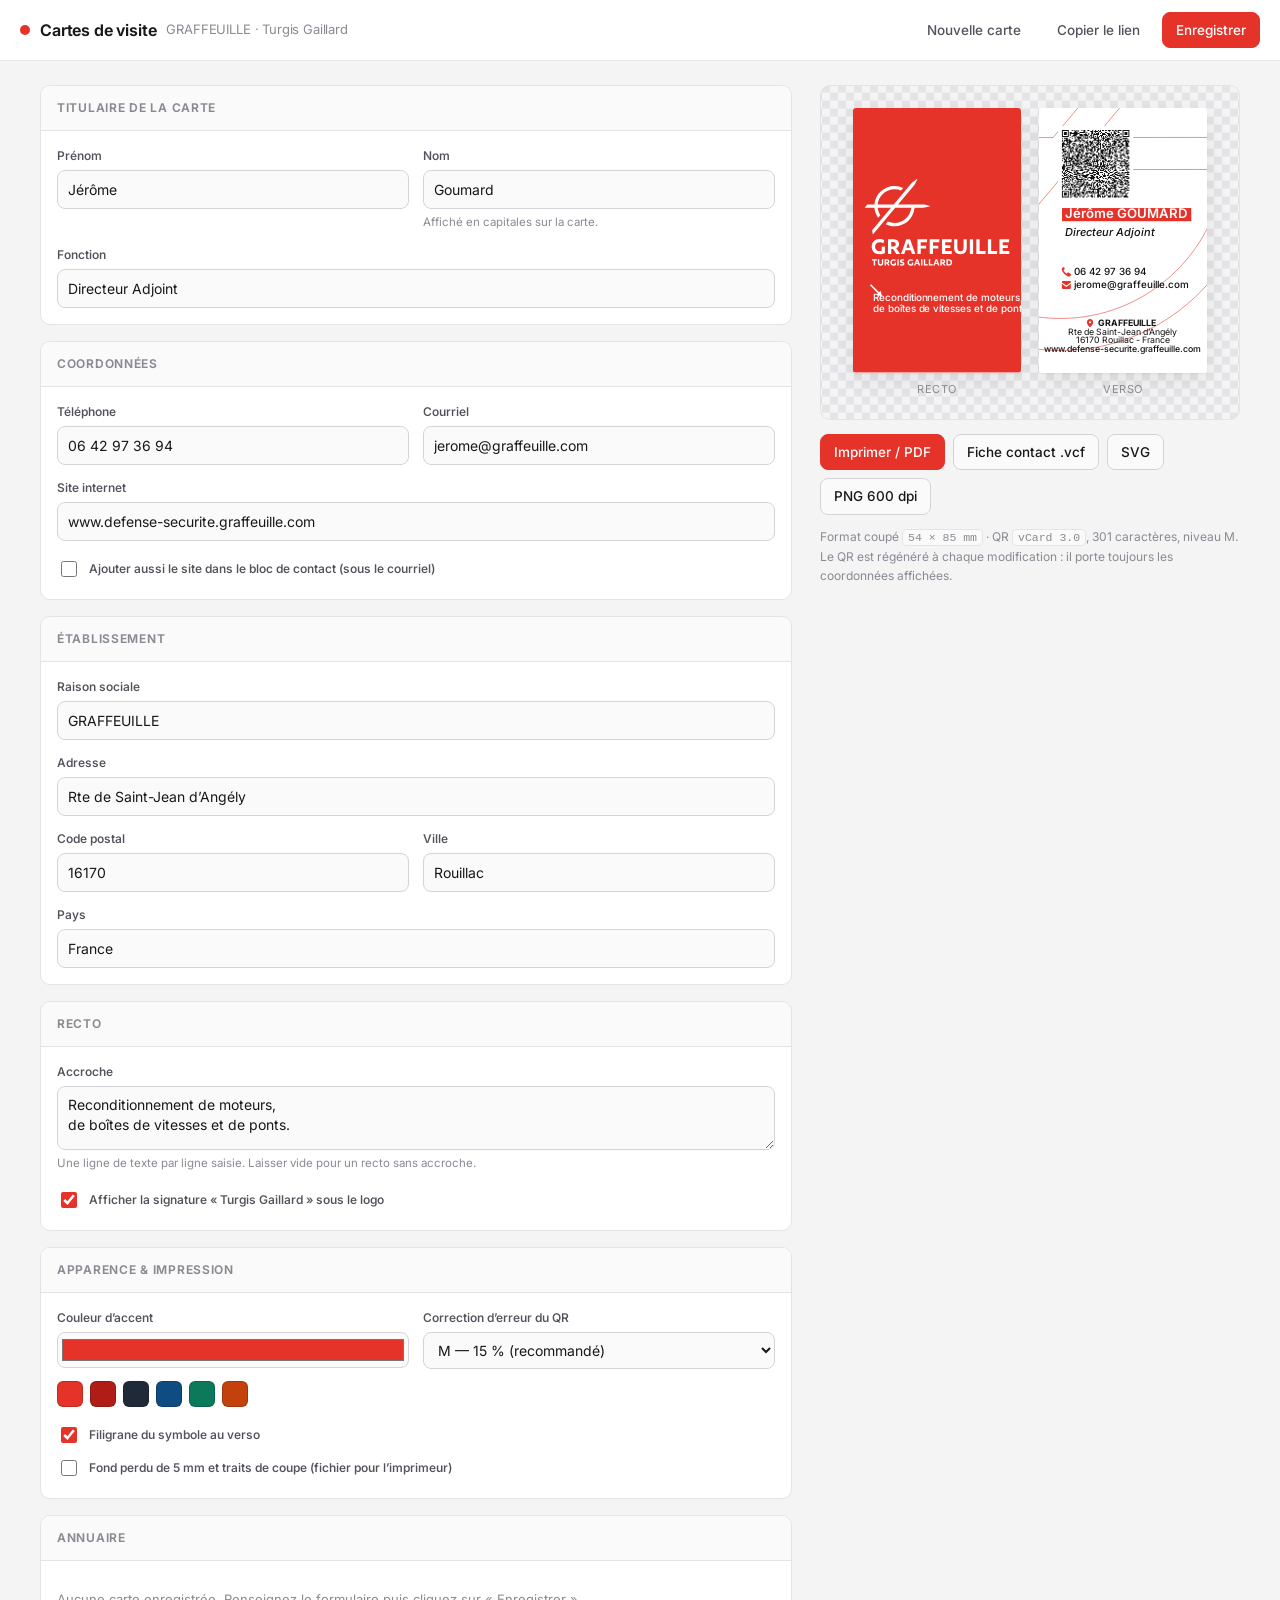
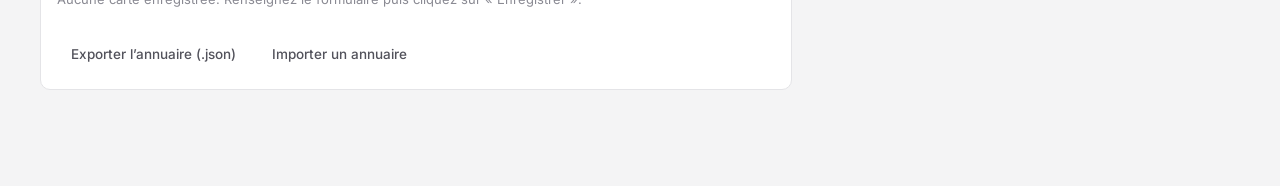
==== index.html @ e3736cc2 "Éditeur en ligne des cartes de visite GRAFFEUILLE Reproduit la carte fournie en PDF (54 × 85 mm, fon" ====
<!doctype html>
<html lang="fr">
<head>
<meta charset="utf-8">
<meta name="viewport" content="width=device-width, initial-scale=1">
<title>Carte de visite GRAFFEUILLE — éditeur en ligne</title>
<meta name="description" content="Éditeur en ligne des cartes de visite GRAFFEUILLE / Turgis Gaillard : format 54 × 85 mm, QR vCard généré automatiquement, export PDF, SVG, PNG et .vcf.">
<link rel="icon" href="assets/img/favicon.svg" type="image/svg+xml">
<link rel="preconnect" href="https://fonts.googleapis.com">
<link rel="preconnect" href="https://fonts.gstatic.com" crossorigin>
<link rel="stylesheet" href="https://fonts.googleapis.com/css2?family=Inter:ital,wght@0,400;0,500;0,600;0,700;1,400;1,500&display=swap">
<link rel="stylesheet" href="assets/css/app.css">
<style id="print-page">@page { margin: 0; size: 54mm 85mm; }</style>
</head>
<body>

<header class="topbar">
  <h1><span class="dot"></span> Cartes de visite <small>GRAFFEUILLE · Turgis Gaillard</small></h1>
  <div class="spacer"></div>
  <div class="topbar-actions">
    <button type="button" id="btn-new" class="ghost">Nouvelle carte</button>
    <button type="button" id="btn-share" class="ghost">Copier le lien</button>
    <button type="button" id="btn-save" class="primary">Enregistrer</button>
  </div>
</header>

<main class="layout">

  <!-- ------------------------------------------------------------ formulaire -->
  <form class="form-col" id="form" autocomplete="off">

    <section class="panel">
      <h2>Titulaire de la carte</h2>
      <div class="panel-body">
        <div class="grid">
          <div class="field">
            <label for="firstName">Prénom</label>
            <input type="text" id="firstName" name="firstName" placeholder="Jérôme">
          </div>
          <div class="field">
            <label for="lastName">Nom</label>
            <input type="text" id="lastName" name="lastName" placeholder="GOUMARD">
            <span class="hint">Affiché en capitales sur la carte.</span>
          </div>
          <div class="field full">
            <label for="role">Fonction</label>
            <input type="text" id="role" name="role" placeholder="Directeur Adjoint">
          </div>
        </div>
      </div>
    </section>

    <section class="panel">
      <h2>Coordonnées</h2>
      <div class="panel-body">
        <div class="grid">
          <div class="field">
            <label for="phone">Téléphone</label>
            <input type="tel" id="phone" name="phone" placeholder="06 42 97 36 94">
          </div>
          <div class="field">
            <label for="email">Courriel</label>
            <input type="email" id="email" name="email" placeholder="prenom@graffeuille.com">
          </div>
          <div class="field full">
            <label for="website">Site internet</label>
            <input type="url" id="website" name="website" placeholder="www.defense-securite.graffeuille.com">
          </div>
          <div class="field full">
            <label class="check">
              <input type="checkbox" id="websiteInContacts" name="websiteInContacts">
              Ajouter aussi le site dans le bloc de contact (sous le courriel)
            </label>
          </div>
        </div>
      </div>
    </section>

    <section class="panel">
      <h2>Établissement</h2>
      <div class="panel-body">
        <div class="grid">
          <div class="field full">
            <label for="company">Raison sociale</label>
            <input type="text" id="company" name="company" placeholder="GRAFFEUILLE">
          </div>
          <div class="field full">
            <label for="street">Adresse</label>
            <input type="text" id="street" name="street" placeholder="Rte de Saint-Jean d’Angély">
          </div>
          <div class="field">
            <label for="postalCode">Code postal</label>
            <input type="text" id="postalCode" name="postalCode" placeholder="16170">
          </div>
          <div class="field">
            <label for="city">Ville</label>
            <input type="text" id="city" name="city" placeholder="Rouillac">
          </div>
          <div class="field full">
            <label for="country">Pays</label>
            <input type="text" id="country" name="country" placeholder="France">
          </div>
        </div>
      </div>
    </section>

    <section class="panel">
      <h2>Recto</h2>
      <div class="panel-body">
        <div class="grid">
          <div class="field full">
            <label for="tagline">Accroche</label>
            <textarea id="tagline" name="tagline" rows="2"
              placeholder="Reconditionnement de moteurs,&#10;de boîtes de vitesses et de ponts."></textarea>
            <span class="hint">Une ligne de texte par ligne saisie. Laisser vide pour un recto sans accroche.</span>
          </div>
          <div class="field full">
            <label class="check">
              <input type="checkbox" id="showBaseline" name="showBaseline">
              Afficher la signature « Turgis Gaillard » sous le logo
            </label>
          </div>
        </div>
      </div>
    </section>

    <section class="panel">
      <h2>Apparence &amp; impression</h2>
      <div class="panel-body">
        <div class="grid">
          <div class="field">
            <label for="accent">Couleur d’accent</label>
            <input type="color" id="accent" name="accent" value="#e63329">
            <div class="swatches" id="swatches"></div>
          </div>
          <div class="field">
            <label for="qrLevel">Correction d’erreur du QR</label>
            <select id="qrLevel" name="qrLevel">
              <option value="L">L — 7 % (code le plus léger)</option>
              <option value="M" selected>M — 15 % (recommandé)</option>
              <option value="Q">Q — 25 %</option>
              <option value="H">H — 30 % (le plus robuste)</option>
            </select>
          </div>
          <div class="field full">
            <label class="check">
              <input type="checkbox" id="watermark" name="watermark">
              Filigrane du symbole au verso
            </label>
            <label class="check">
              <input type="checkbox" id="bleed" name="bleed">
              Fond perdu de 5 mm et traits de coupe (fichier pour l’imprimeur)
            </label>
          </div>
        </div>
      </div>
    </section>

    <section class="panel">
      <h2>Annuaire</h2>
      <div class="panel-body">
        <div class="roster" id="roster"></div>
        <div class="exports">
          <button type="button" id="btn-export-json" class="ghost">Exporter l’annuaire (.json)</button>
          <button type="button" id="btn-import-json" class="ghost">Importer un annuaire</button>
          <input type="file" id="file-json" accept="application/json,.json" hidden>
        </div>
      </div>
    </section>
  </form>

  <!-- --------------------------------------------------------------- aperçu -->
  <div class="preview-col">
    <div class="cards">
      <figure class="card-slot" style="margin:0">
        <div id="preview-front"></div>
        <figcaption>Recto</figcaption>
      </figure>
      <figure class="card-slot" style="margin:0">
        <div id="preview-back"></div>
        <figcaption>Verso</figcaption>
      </figure>
    </div>

    <div class="exports">
      <button type="button" id="btn-print" class="primary">Imprimer / PDF</button>
      <button type="button" id="btn-vcf">Fiche contact .vcf</button>
      <button type="button" id="btn-svg">SVG</button>
      <button type="button" id="btn-png">PNG 600 dpi</button>
    </div>

    <p class="meta" id="meta"></p>
  </div>
</main>

<div id="print-area" aria-hidden="true"></div>
<div class="toast" id="toast" role="status" aria-live="polite"></div>

<script src="assets/js/qrcode.js"></script>
<script src="assets/js/logo.js"></script>
<script src="assets/js/card.js"></script>
<script src="assets/js/app.js"></script>
</body>
</html>
---- assets/css/app.css ----
/* app.css — interface de l'éditeur de cartes de visite GRAFFEUILLE */

:root {
  color-scheme: light dark;
  --accent: #e63329;
  --bg: #f4f4f5;
  --panel: #ffffff;
  --panel-2: #fafafa;
  --ink: #18181b;
  --ink-soft: #52525b;
  --ink-faint: #8a8a93;
  --line: #e4e4e7;
  --line-strong: #d4d4d8;
  --focus: #e63329;
  --radius: 10px;
  --shadow: 0 1px 2px rgba(0, 0, 0, .05), 0 8px 24px rgba(0, 0, 0, .07);
}

@media (prefers-color-scheme: dark) {
  :root {
    --bg: #131316;
    --panel: #1c1c20;
    --panel-2: #232328;
    --ink: #f4f4f5;
    --ink-soft: #a1a1aa;
    --ink-faint: #71717a;
    --line: #2e2e34;
    --line-strong: #3f3f46;
    --shadow: 0 1px 2px rgba(0, 0, 0, .4), 0 8px 24px rgba(0, 0, 0, .45);
  }
}

* { box-sizing: border-box; }

body {
  margin: 0;
  background: var(--bg);
  color: var(--ink);
  font: 15px/1.5 'Inter', -apple-system, BlinkMacSystemFont, 'Segoe UI', Roboto, Helvetica, Arial, sans-serif;
  -webkit-font-smoothing: antialiased;
}

/* ---------------------------------------------------------------- en-tête */

.topbar {
  position: sticky;
  top: 0;
  z-index: 20;
  display: flex;
  flex-wrap: wrap;
  gap: 12px;
  align-items: center;
  padding: 12px 20px;
  background: var(--panel);
  border-bottom: 1px solid var(--line);
}

.topbar h1 {
  margin: 0;
  font-size: 16px;
  font-weight: 650;
  letter-spacing: -.01em;
  display: flex;
  align-items: center;
  gap: 10px;
}

.topbar h1 .dot {
  width: 10px; height: 10px; border-radius: 50%;
  background: var(--accent);
}

.topbar h1 small {
  font-weight: 400;
  color: var(--ink-faint);
  font-size: 13px;
}

.topbar .spacer { flex: 1 1 auto; }

.topbar-actions { display: flex; flex-wrap: wrap; gap: 8px; }

/* ------------------------------------------------------------------ boutons */

button, .btn {
  font: inherit;
  font-size: 13.5px;
  font-weight: 500;
  padding: 7px 13px;
  border-radius: 8px;
  border: 1px solid var(--line-strong);
  background: var(--panel-2);
  color: var(--ink);
  cursor: pointer;
  transition: background .12s, border-color .12s, transform .06s;
}

button:hover, .btn:hover { background: var(--line); }
button:active { transform: translateY(1px); }
button:focus-visible, .btn:focus-visible,
input:focus-visible, textarea:focus-visible, select:focus-visible {
  outline: 2px solid var(--focus);
  outline-offset: 2px;
}

button.primary {
  background: var(--accent);
  border-color: var(--accent);
  color: #fff;
}
button.primary:hover { background: #cf2c23; border-color: #cf2c23; }

button.ghost { background: transparent; border-color: transparent; color: var(--ink-soft); }
button.ghost:hover { background: var(--line); color: var(--ink); }

button.danger { color: #c0392b; }

/* -------------------------------------------------------------- disposition */

.layout {
  display: grid;
  grid-template-columns: minmax(0, 1fr) minmax(0, 420px);
  gap: 28px;
  align-items: start;
  max-width: 1240px;
  margin: 0 auto;
  padding: 24px 20px 80px;
}

@media (max-width: 900px) {
  .layout { grid-template-columns: minmax(0, 1fr); }
  .preview-col { order: -1; }
}

/* ------------------------------------------------------------------ formulaire */

.panel {
  background: var(--panel);
  border: 1px solid var(--line);
  border-radius: var(--radius);
  margin-bottom: 16px;
  overflow: hidden;
}

.panel > h2 {
  margin: 0;
  font-size: 12px;
  font-weight: 650;
  letter-spacing: .06em;
  text-transform: uppercase;
  color: var(--ink-faint);
  padding: 13px 16px;
  border-bottom: 1px solid var(--line);
  background: var(--panel-2);
}

.panel-body { padding: 16px; }

.grid { display: grid; gap: 14px; grid-template-columns: repeat(2, minmax(0, 1fr)); }
.grid .full { grid-column: 1 / -1; }
@media (max-width: 560px) { .grid { grid-template-columns: minmax(0, 1fr); } }

.field { display: flex; flex-direction: column; gap: 5px; min-width: 0; }

.field label {
  font-size: 12px;
  font-weight: 550;
  color: var(--ink-soft);
}

.field .hint { font-size: 11.5px; color: var(--ink-faint); }

input[type="text"], input[type="tel"], input[type="email"], input[type="url"],
textarea, select {
  font: inherit;
  font-size: 14px;
  width: 100%;
  padding: 8px 10px;
  border: 1px solid var(--line-strong);
  border-radius: 8px;
  background: var(--panel-2);
  color: var(--ink);
}

textarea { resize: vertical; min-height: 64px; line-height: 1.45; }

input[type="color"] {
  width: 100%;
  height: 36px;
  padding: 2px;
  border: 1px solid var(--line-strong);
  border-radius: 8px;
  background: var(--panel-2);
  cursor: pointer;
}

.check {
  display: flex;
  align-items: center;
  gap: 9px;
  font-size: 13.5px;
  color: var(--ink-soft);
  cursor: pointer;
  padding: 3px 0;
}
.check input { width: 16px; height: 16px; accent-color: var(--accent); cursor: pointer; }

.swatches { display: flex; gap: 7px; flex-wrap: wrap; margin-top: 8px; }
.swatch {
  width: 26px; height: 26px;
  border-radius: 6px;
  border: 1px solid rgba(0, 0, 0, .18);
  cursor: pointer;
  padding: 0;
}

/* ------------------------------------------------------------------- aperçu */

.preview-col { position: sticky; top: 76px; }

.cards {
  display: flex;
  flex-wrap: wrap;
  gap: 18px;
  justify-content: center;
  padding: 22px 16px;
  background:
    repeating-conic-gradient(var(--line) 0% 25%, transparent 0% 50%) 50% / 16px 16px;
  border: 1px solid var(--line);
  border-radius: var(--radius);
}

.card-slot { display: flex; flex-direction: column; align-items: center; gap: 8px; }

.card-slot .card-svg {
  width: 168px;
  height: auto;
  display: block;
  border-radius: 3px;
  box-shadow: var(--shadow);
  background: #fff;
}

.card-slot figcaption {
  font-size: 11px;
  letter-spacing: .05em;
  text-transform: uppercase;
  color: var(--ink-faint);
}

.exports { display: flex; flex-wrap: wrap; gap: 8px; margin-top: 14px; }

.meta {
  margin-top: 12px;
  font-size: 12px;
  color: var(--ink-faint);
  line-height: 1.6;
}
.meta code {
  font-family: ui-monospace, SFMono-Regular, Menlo, monospace;
  font-size: 11.5px;
  background: var(--panel-2);
  border: 1px solid var(--line);
  border-radius: 4px;
  padding: 1px 5px;
}

/* ------------------------------------------------------------------ annuaire */

.roster { display: flex; flex-direction: column; gap: 6px; }

.roster-item {
  display: flex;
  align-items: center;
  gap: 10px;
  padding: 8px 10px;
  border: 1px solid var(--line);
  border-radius: 8px;
  background: var(--panel-2);
  cursor: pointer;
  text-align: left;
  width: 100%;
  font: inherit;
}
.roster-item:hover { border-color: var(--line-strong); }
.roster-item[aria-current="true"] { border-color: var(--accent); }

.roster-item .who { flex: 1; min-width: 0; }
.roster-item .who strong { display: block; font-size: 13.5px; font-weight: 600; }
.roster-item .who span {
  display: block;
  font-size: 12px;
  color: var(--ink-faint);
  overflow: hidden;
  text-overflow: ellipsis;
  white-space: nowrap;
}

.roster-empty { font-size: 13px; color: var(--ink-faint); }

.toast {
  position: fixed;
  left: 50%;
  bottom: 24px;
  transform: translateX(-50%) translateY(12px);
  background: var(--ink);
  color: var(--bg);
  font-size: 13.5px;
  padding: 10px 16px;
  border-radius: 999px;
  box-shadow: var(--shadow);
  opacity: 0;
  pointer-events: none;
  transition: opacity .18s, transform .18s;
  z-index: 50;
}
.toast.show { opacity: 1; transform: translateX(-50%) translateY(0); }

/* ---------------------------------------------------------------- impression
 * Seule la zone d'impression est conservée ; le format de page est calé au
 * millimètre sur la carte, avec ou sans fond perdu.
 */
#print-area { display: none; }

@media print {
  body { background: #fff; }
  .topbar, .layout { display: none !important; }
  #print-area { display: block; }
  #print-area .card-svg { display: block; page-break-after: always; }
  #print-area .card-svg:last-child { page-break-after: auto; }
}

@page { margin: 0; size: 54mm 85mm; }
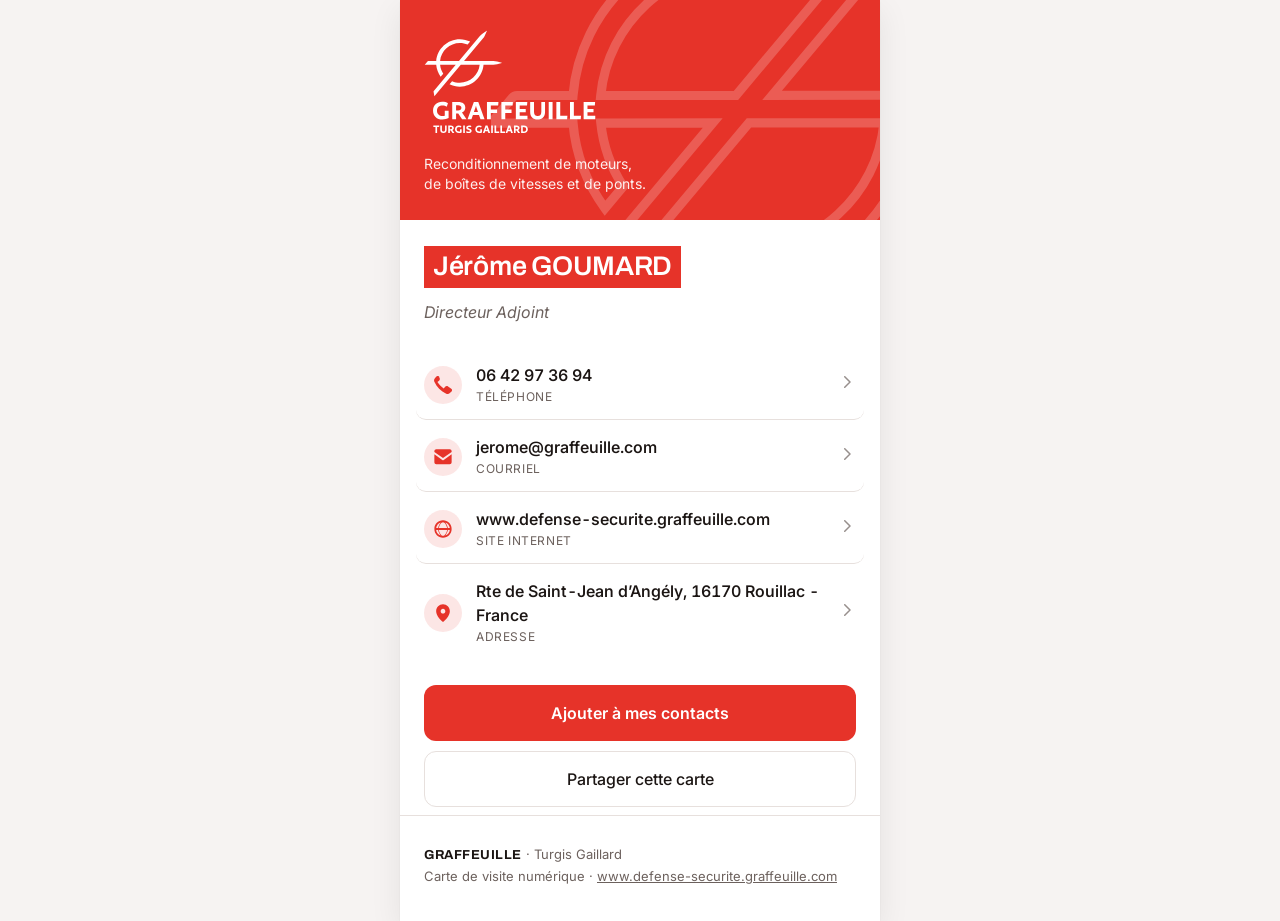
==== commit 72a87633: "Séparer la carte publique de l'atelier de composition Le QR est scanné avec un téléphone : ce qui do" ====
--- a/index.html
+++ b/index.html
@@ -2,203 +2,44 @@
 <html lang="fr">
 <head>
 <meta charset="utf-8">
-<meta name="viewport" content="width=device-width, initial-scale=1">
-<title>Carte de visite GRAFFEUILLE — éditeur en ligne</title>
-<meta name="description" content="Éditeur en ligne des cartes de visite GRAFFEUILLE / Turgis Gaillard : format 54 × 85 mm, QR vCard généré automatiquement, export PDF, SVG, PNG et .vcf.">
+<meta name="viewport" content="width=device-width, initial-scale=1, viewport-fit=cover">
+<title>Carte de visite GRAFFEUILLE</title>
+<meta name="description" content="Coordonnées professionnelles GRAFFEUILLE / Turgis Gaillard.">
+<meta name="theme-color" content="#e63329">
+<meta name="robots" content="noindex">
 <link rel="icon" href="assets/img/favicon.svg" type="image/svg+xml">
 <link rel="preconnect" href="https://fonts.googleapis.com">
 <link rel="preconnect" href="https://fonts.gstatic.com" crossorigin>
-<link rel="stylesheet" href="https://fonts.googleapis.com/css2?family=Inter:ital,wght@0,400;0,500;0,600;0,700;1,400;1,500&display=swap">
-<link rel="stylesheet" href="assets/css/app.css">
-<style id="print-page">@page { margin: 0; size: 54mm 85mm; }</style>
+<link rel="stylesheet" href="https://fonts.googleapis.com/css2?family=Archivo:wght@600;700&family=Inter:ital,wght@0,400;0,500;0,600;1,400&display=swap">
+<link rel="stylesheet" href="assets/css/carte.css">
 </head>
 <body>
 
-<header class="topbar">
-  <h1><span class="dot"></span> Cartes de visite <small>GRAFFEUILLE · Turgis Gaillard</small></h1>
-  <div class="spacer"></div>
-  <div class="topbar-actions">
-    <button type="button" id="btn-new" class="ghost">Nouvelle carte</button>
-    <button type="button" id="btn-share" class="ghost">Copier le lien</button>
-    <button type="button" id="btn-save" class="primary">Enregistrer</button>
+<main class="sheet" id="card" hidden>
+  <header class="crest" id="crest"></header>
+
+  <section class="identity" id="identity"></section>
+
+  <nav class="links" id="links" aria-label="Coordonnées"></nav>
+
+  <div class="actions">
+    <a class="cta" id="btn-vcf" href="#">Ajouter à mes contacts</a>
+    <button type="button" class="secondary" id="btn-share">Partager cette carte</button>
   </div>
-</header>
 
-<main class="layout">
-
-  <!-- ------------------------------------------------------------ formulaire -->
-  <form class="form-col" id="form" autocomplete="off">
-
-    <section class="panel">
-      <h2>Titulaire de la carte</h2>
-      <div class="panel-body">
-        <div class="grid">
-          <div class="field">
-            <label for="firstName">Prénom</label>
-            <input type="text" id="firstName" name="firstName" placeholder="Jérôme">
-          </div>
-          <div class="field">
-            <label for="lastName">Nom</label>
-            <input type="text" id="lastName" name="lastName" placeholder="GOUMARD">
-            <span class="hint">Affiché en capitales sur la carte.</span>
-          </div>
-          <div class="field full">
-            <label for="role">Fonction</label>
-            <input type="text" id="role" name="role" placeholder="Directeur Adjoint">
-          </div>
-        </div>
-      </div>
-    </section>
-
-    <section class="panel">
-      <h2>Coordonnées</h2>
-      <div class="panel-body">
-        <div class="grid">
-          <div class="field">
-            <label for="phone">Téléphone</label>
-            <input type="tel" id="phone" name="phone" placeholder="06 42 97 36 94">
-          </div>
-          <div class="field">
-            <label for="email">Courriel</label>
-            <input type="email" id="email" name="email" placeholder="prenom@graffeuille.com">
-          </div>
-          <div class="field full">
-            <label for="website">Site internet</label>
-            <input type="url" id="website" name="website" placeholder="www.defense-securite.graffeuille.com">
-          </div>
-          <div class="field full">
-            <label class="check">
-              <input type="checkbox" id="websiteInContacts" name="websiteInContacts">
-              Ajouter aussi le site dans le bloc de contact (sous le courriel)
-            </label>
-          </div>
-        </div>
-      </div>
-    </section>
-
-    <section class="panel">
-      <h2>Établissement</h2>
-      <div class="panel-body">
-        <div class="grid">
-          <div class="field full">
-            <label for="company">Raison sociale</label>
-            <input type="text" id="company" name="company" placeholder="GRAFFEUILLE">
-          </div>
-          <div class="field full">
-            <label for="street">Adresse</label>
-            <input type="text" id="street" name="street" placeholder="Rte de Saint-Jean d’Angély">
-          </div>
-          <div class="field">
-            <label for="postalCode">Code postal</label>
-            <input type="text" id="postalCode" name="postalCode" placeholder="16170">
-          </div>
-          <div class="field">
-            <label for="city">Ville</label>
-            <input type="text" id="city" name="city" placeholder="Rouillac">
-          </div>
-          <div class="field full">
-            <label for="country">Pays</label>
-            <input type="text" id="country" name="country" placeholder="France">
-          </div>
-        </div>
-      </div>
-    </section>
-
-    <section class="panel">
-      <h2>Recto</h2>
-      <div class="panel-body">
-        <div class="grid">
-          <div class="field full">
-            <label for="tagline">Accroche</label>
-            <textarea id="tagline" name="tagline" rows="2"
-              placeholder="Reconditionnement de moteurs,&#10;de boîtes de vitesses et de ponts."></textarea>
-            <span class="hint">Une ligne de texte par ligne saisie. Laisser vide pour un recto sans accroche.</span>
-          </div>
-          <div class="field full">
-            <label class="check">
-              <input type="checkbox" id="showBaseline" name="showBaseline">
-              Afficher la signature « Turgis Gaillard » sous le logo
-            </label>
-          </div>
-        </div>
-      </div>
-    </section>
-
-    <section class="panel">
-      <h2>Apparence &amp; impression</h2>
-      <div class="panel-body">
-        <div class="grid">
-          <div class="field">
-            <label for="accent">Couleur d’accent</label>
-            <input type="color" id="accent" name="accent" value="#e63329">
-            <div class="swatches" id="swatches"></div>
-          </div>
-          <div class="field">
-            <label for="qrLevel">Correction d’erreur du QR</label>
-            <select id="qrLevel" name="qrLevel">
-              <option value="L">L — 7 % (code le plus léger)</option>
-              <option value="M" selected>M — 15 % (recommandé)</option>
-              <option value="Q">Q — 25 %</option>
-              <option value="H">H — 30 % (le plus robuste)</option>
-            </select>
-          </div>
-          <div class="field full">
-            <label class="check">
-              <input type="checkbox" id="watermark" name="watermark">
-              Filigrane du symbole au verso
-            </label>
-            <label class="check">
-              <input type="checkbox" id="bleed" name="bleed">
-              Fond perdu de 5 mm et traits de coupe (fichier pour l’imprimeur)
-            </label>
-          </div>
-        </div>
-      </div>
-    </section>
-
-    <section class="panel">
-      <h2>Annuaire</h2>
-      <div class="panel-body">
-        <div class="roster" id="roster"></div>
-        <div class="exports">
-          <button type="button" id="btn-export-json" class="ghost">Exporter l’annuaire (.json)</button>
-          <button type="button" id="btn-import-json" class="ghost">Importer un annuaire</button>
-          <input type="file" id="file-json" accept="application/json,.json" hidden>
-        </div>
-      </div>
-    </section>
-  </form>
-
-  <!-- --------------------------------------------------------------- aperçu -->
-  <div class="preview-col">
-    <div class="cards">
-      <figure class="card-slot" style="margin:0">
-        <div id="preview-front"></div>
-        <figcaption>Recto</figcaption>
-      </figure>
-      <figure class="card-slot" style="margin:0">
-        <div id="preview-back"></div>
-        <figcaption>Verso</figcaption>
-      </figure>
-    </div>
-
-    <div class="exports">
-      <button type="button" id="btn-print" class="primary">Imprimer / PDF</button>
-      <button type="button" id="btn-vcf">Fiche contact .vcf</button>
-      <button type="button" id="btn-svg">SVG</button>
-      <button type="button" id="btn-png">PNG 600 dpi</button>
-    </div>
-
-    <p class="meta" id="meta"></p>
-  </div>
+  <footer class="foot" id="foot"></footer>
 </main>
 
-<div id="print-area" aria-hidden="true"></div>
+<section class="sheet missing" id="missing" hidden>
+  <h1>Carte introuvable</h1>
+  <p id="missing-text"></p>
+</section>
+
 <div class="toast" id="toast" role="status" aria-live="polite"></div>
 
-<script src="assets/js/qrcode.js"></script>
+<script src="assets/js/icons.js"></script>
 <script src="assets/js/logo.js"></script>
-<script src="assets/js/card.js"></script>
-<script src="assets/js/app.js"></script>
+<script src="assets/js/contact.js"></script>
+<script src="assets/js/carte.js"></script>
 </body>
 </html>
--- a/assets/css/carte.css
+++ b/assets/css/carte.css
@@ -0,0 +1,270 @@
+/* carte.css — page publique de la carte de visite, pensée pour un téléphone
+ * qui vient de scanner le QR code du dos de la carte imprimée. */
+
+:root {
+  color-scheme: light;
+  --accent: #e63329;
+  --accent-deep: #b81f17;
+  --on-accent: #ffffff;
+
+  /* Neutres très légèrement tirés vers le rouge de la marque, pour qu'ils
+   * s'accordent à l'aplat du bandeau plutôt que de jurer avec lui. */
+  --ground: #f6f3f2;
+  --surface: #ffffff;
+  --surface-2: #faf8f7;
+  --ink: #1b1513;
+  --ink-muted: #6c615d;
+  --hairline: #e7e0dd;
+  --ring: rgba(230, 51, 41, .35);
+  --lift: 0 1px 2px rgba(27, 21, 19, .05), 0 10px 30px rgba(27, 21, 19, .08);
+}
+
+@media (prefers-color-scheme: dark) {
+  :root:not([data-theme="light"]) {
+    color-scheme: dark;
+    --ground: #141110;
+    --surface: #1e1a19;
+    --surface-2: #262120;
+    --ink: #f5f1ef;
+    --ink-muted: #a49b97;
+    --hairline: #322b29;
+    --lift: 0 1px 2px rgba(0, 0, 0, .5), 0 10px 30px rgba(0, 0, 0, .45);
+  }
+}
+
+:root[data-theme="dark"] {
+  color-scheme: dark;
+  --ground: #141110;
+  --surface: #1e1a19;
+  --surface-2: #262120;
+  --ink: #f5f1ef;
+  --ink-muted: #a49b97;
+  --hairline: #322b29;
+  --lift: 0 1px 2px rgba(0, 0, 0, .5), 0 10px 30px rgba(0, 0, 0, .45);
+}
+
+* { box-sizing: border-box; }
+
+/* .sheet impose un display : il faut le neutraliser explicitement,
+ * sinon l'attribut hidden reste sans effet. */
+[hidden] { display: none !important; }
+
+body {
+  margin: 0;
+  background: var(--ground);
+  color: var(--ink);
+  font: 16px/1.5 'Inter', -apple-system, BlinkMacSystemFont, 'Segoe UI', Roboto, Helvetica, Arial, sans-serif;
+  -webkit-font-smoothing: antialiased;
+  text-rendering: optimizeLegibility;
+}
+
+.sheet {
+  max-width: 480px;
+  margin: 0 auto;
+  min-height: 100vh;
+  background: var(--surface);
+  box-shadow: var(--lift);
+  display: flex;
+  flex-direction: column;
+}
+
+/* ------------------------------------------------------------------ bandeau
+ * Reprend le recto imprimé : aplat rouge, logo, accroche, et le symbole
+ * détouré en filigrane comme au verso de la carte. */
+
+.crest {
+  position: relative;
+  overflow: hidden;
+  background: var(--accent);
+  color: var(--on-accent);
+  padding: 30px 24px 26px;
+}
+
+.crest-watermark {
+  position: absolute;
+  right: -34%;
+  bottom: -58%;
+  width: 115%;
+  opacity: .2;
+  pointer-events: none;
+}
+
+.crest-logo { position: relative; display: block; width: 172px; max-width: 62%; }
+
+.crest-pitch {
+  position: relative;
+  margin: 20px 0 0;
+  max-width: 30ch;
+  font-size: 14px;
+  line-height: 1.45;
+  color: rgba(255, 255, 255, .92);
+  white-space: pre-line;
+}
+
+/* ----------------------------------------------------------------- identité
+ * Le nom reprend littéralement le bandeau rouge du verso imprimé : c'est le
+ * détail que reconnaît la personne qui vient de scanner la carte. */
+
+.identity { padding: 26px 24px 4px; }
+
+.name {
+  display: inline-block;
+  margin: 0;
+  padding: 5px 9px 6px;
+  background: var(--accent);
+  color: var(--on-accent);
+  font-family: 'Archivo', 'Inter', Helvetica, Arial, sans-serif;
+  font-size: clamp(21px, 6.4vw, 27px);
+  font-weight: 600;
+  line-height: 1.15;
+  letter-spacing: -.01em;
+  text-wrap: balance;
+}
+
+.role {
+  margin: 12px 0 0;
+  font-size: 16px;
+  font-style: italic;
+  color: var(--ink-muted);
+}
+
+/* --------------------------------------------------------------- contacts */
+
+.links {
+  display: flex;
+  flex-direction: column;
+  padding: 22px 16px 0;
+  gap: 2px;
+}
+
+.link {
+  display: flex;
+  align-items: center;
+  gap: 14px;
+  padding: 13px 8px;
+  border-radius: 10px;
+  color: inherit;
+  text-decoration: none;
+  border-bottom: 1px solid var(--hairline);
+  transition: background .12s;
+}
+.link:last-child { border-bottom: 0; }
+.link:hover { background: var(--surface-2); }
+.link:active { background: var(--hairline); }
+
+.link .ico {
+  flex: 0 0 auto;
+  display: grid;
+  place-items: center;
+  width: 38px; height: 38px;
+  border-radius: 50%;
+  background: color-mix(in srgb, var(--accent) 12%, transparent);
+  color: var(--accent);
+}
+
+.link .body { flex: 1 1 auto; min-width: 0; }
+
+.link .value {
+  display: block;
+  font-size: 16px;
+  font-weight: 550;
+  overflow-wrap: anywhere;
+  font-variant-numeric: tabular-nums;
+}
+
+.link .label {
+  display: block;
+  margin-top: 1px;
+  font-size: 12px;
+  letter-spacing: .05em;
+  text-transform: uppercase;
+  color: var(--ink-muted);
+}
+
+.link .chev { flex: 0 0 auto; color: var(--ink-muted); opacity: .7; }
+
+/* -------------------------------------------------------------- actions */
+
+.actions {
+  display: flex;
+  flex-direction: column;
+  gap: 10px;
+  padding: 26px 24px 8px;
+}
+
+.cta, .secondary {
+  font: inherit;
+  display: flex;
+  align-items: center;
+  justify-content: center;
+  gap: 9px;
+  width: 100%;
+  padding: 15px 18px;
+  border-radius: 12px;
+  font-size: 16px;
+  font-weight: 600;
+  text-decoration: none;
+  cursor: pointer;
+  border: 1px solid transparent;
+  transition: background .12s, border-color .12s, transform .06s;
+}
+
+.cta { background: var(--accent); color: var(--on-accent); }
+.cta:hover { background: var(--accent-deep); }
+.cta:active { transform: translateY(1px); }
+
+.secondary {
+  background: transparent;
+  color: var(--ink);
+  border-color: var(--hairline);
+  font-weight: 500;
+}
+.secondary:hover { background: var(--surface-2); }
+
+:focus-visible { outline: 2px solid var(--accent); outline-offset: 3px; }
+
+/* ------------------------------------------------------------------- pied */
+
+.foot {
+  margin-top: auto;
+  padding: 28px 24px 34px;
+  border-top: 1px solid var(--hairline);
+  font-size: 13px;
+  line-height: 1.6;
+  color: var(--ink-muted);
+}
+
+.foot .org {
+  font-family: 'Archivo', 'Inter', Helvetica, Arial, sans-serif;
+  font-weight: 700;
+  letter-spacing: .04em;
+  color: var(--ink);
+}
+
+.foot a { color: var(--ink-muted); }
+
+.toast {
+  position: fixed;
+  left: 50%;
+  bottom: 22px;
+  transform: translateX(-50%) translateY(10px);
+  max-width: calc(100vw - 32px);
+  background: var(--ink);
+  color: var(--surface);
+  font-size: 14px;
+  padding: 11px 18px;
+  border-radius: 999px;
+  box-shadow: var(--lift);
+  opacity: 0;
+  pointer-events: none;
+  transition: opacity .18s, transform .18s;
+}
+.toast.show { opacity: 1; transform: translateX(-50%) translateY(0); }
+
+.missing { padding: 40px 24px; }
+.missing h1 { font-family: 'Archivo', 'Inter', sans-serif; font-size: 20px; margin: 0 0 8px; }
+.missing p { margin: 0; color: var(--ink-muted); }
+
+@media (prefers-reduced-motion: reduce) {
+  * { transition: none !important; animation: none !important; }
+}
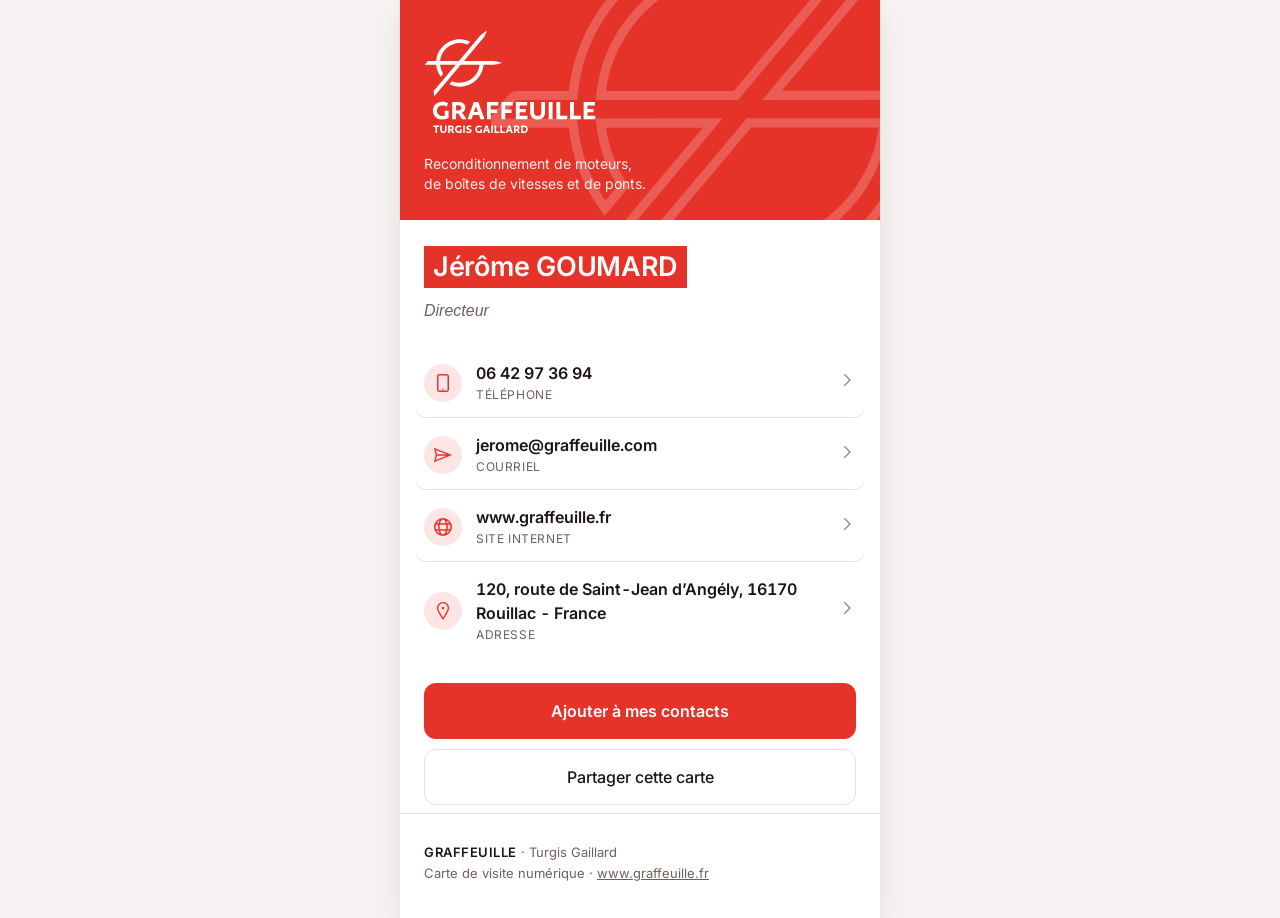
==== commit 940509a1: "Ajouter trois employés, et reprendre le verso sur le gabarit d'origine www.graffeuille.fr s'applique" ====
--- a/index.html
+++ b/index.html
@@ -8,35 +8,13 @@
 <meta name="theme-color" content="#e63329">
 <meta name="robots" content="noindex">
 <link rel="icon" href="assets/img/favicon.svg" type="image/svg+xml">
-<link rel="preconnect" href="https://fonts.googleapis.com">
-<link rel="preconnect" href="https://fonts.gstatic.com" crossorigin>
-<link rel="stylesheet" href="https://fonts.googleapis.com/css2?family=Archivo:wght@600;700&family=Inter:ital,wght@0,400;0,500;0,600;1,400&display=swap">
+<link rel="stylesheet" href="assets/css/fonts.css">
 <link rel="stylesheet" href="assets/css/carte.css">
 </head>
 <body>
-
-<main class="sheet" id="card" hidden>
-  <header class="crest" id="crest"></header>
-
-  <section class="identity" id="identity"></section>
-
-  <nav class="links" id="links" aria-label="Coordonnées"></nav>
-
-  <div class="actions">
-    <a class="cta" id="btn-vcf" href="#">Ajouter à mes contacts</a>
-    <button type="button" class="secondary" id="btn-share">Partager cette carte</button>
-  </div>
-
-  <footer class="foot" id="foot"></footer>
-</main>
-
-<section class="sheet missing" id="missing" hidden>
-  <h1>Carte introuvable</h1>
-  <p id="missing-text"></p>
-</section>
-
-<div class="toast" id="toast" role="status" aria-live="polite"></div>
-
+<!-- Page d'entrée : elle affiche la personne désignée par le fragment d'URL
+     (#prenom-nom, ou #c=<coordonnées>). Chaque employé a par ailleurs sa propre
+     adresse dans equipe/<identifiant>/, et c'est celle-là que visent les QR. -->
 <script src="assets/js/icons.js"></script>
 <script src="assets/js/logo.js"></script>
 <script src="assets/js/contact.js"></script>
--- a/assets/css/fonts.css
+++ b/assets/css/fonts.css
@@ -0,0 +1,109 @@
+/* fonts.css — fontes servies par le site plutôt que par un tiers.
+ * Roboto Condensed, Inter et Archivo sont sous licence SIL Open Font 1.1.
+ *
+ * Les héberger ici n'est pas qu'une question de confidentialité : la mise
+ * en page du verso dépend de la mesure du texte rendu, et une fonte de
+ * repli plus large ferait basculer un nom sur deux lignes.
+ */
+
+/* Roboto Condensed — carte imprimée : ses largeurs reproduisent celles d'Author à 0,4 % près. */
+@font-face {
+  font-family: 'Roboto Condensed';
+  font-style: italic;
+  font-weight: 500;
+  font-display: swap;
+  src: url(../fonts/roboto-condensed-500i.woff2) format('woff2');
+  unicode-range: U+0000-00FF, U+0131, U+0152-0153, U+02BB-02BC, U+02C6, U+02DA, U+02DC, U+0304, U+0308, U+0329, U+2000-206F, U+20AC, U+2122, U+2191, U+2193, U+2212, U+2215, U+FEFF, U+FFFD;
+}
+
+@font-face {
+  font-family: 'Roboto Condensed';
+  font-style: normal;
+  font-weight: 400;
+  font-display: swap;
+  src: url(../fonts/roboto-condensed-400.woff2) format('woff2');
+  unicode-range: U+0000-00FF, U+0131, U+0152-0153, U+02BB-02BC, U+02C6, U+02DA, U+02DC, U+0304, U+0308, U+0329, U+2000-206F, U+20AC, U+2122, U+2191, U+2193, U+2212, U+2215, U+FEFF, U+FFFD;
+}
+
+@font-face {
+  font-family: 'Roboto Condensed';
+  font-style: normal;
+  font-weight: 500;
+  font-display: swap;
+  src: url(../fonts/roboto-condensed-500.woff2) format('woff2');
+  unicode-range: U+0000-00FF, U+0131, U+0152-0153, U+02BB-02BC, U+02C6, U+02DA, U+02DC, U+0304, U+0308, U+0329, U+2000-206F, U+20AC, U+2122, U+2191, U+2193, U+2212, U+2215, U+FEFF, U+FFFD;
+}
+
+@font-face {
+  font-family: 'Roboto Condensed';
+  font-style: normal;
+  font-weight: 600;
+  font-display: swap;
+  src: url(../fonts/roboto-condensed-600.woff2) format('woff2');
+  unicode-range: U+0000-00FF, U+0131, U+0152-0153, U+02BB-02BC, U+02C6, U+02DA, U+02DC, U+0304, U+0308, U+0329, U+2000-206F, U+20AC, U+2122, U+2191, U+2193, U+2212, U+2215, U+FEFF, U+FFFD;
+}
+
+@font-face {
+  font-family: 'Roboto Condensed';
+  font-style: normal;
+  font-weight: 700;
+  font-display: swap;
+  src: url(../fonts/roboto-condensed-700.woff2) format('woff2');
+  unicode-range: U+0000-00FF, U+0131, U+0152-0153, U+02BB-02BC, U+02C6, U+02DA, U+02DC, U+0304, U+0308, U+0329, U+2000-206F, U+20AC, U+2122, U+2191, U+2193, U+2212, U+2215, U+FEFF, U+FFFD;
+}
+
+/* Inter — interface et page publique. */
+@font-face {
+  font-family: 'Inter';
+  font-style: italic;
+  font-weight: 400;
+  font-display: swap;
+  src: url(../fonts/inter-400i.woff2) format('woff2');
+  unicode-range: U+0000-00FF, U+0131, U+0152-0153, U+02BB-02BC, U+02C6, U+02DA, U+02DC, U+0304, U+0308, U+0329, U+2000-206F, U+20AC, U+2122, U+2191, U+2193, U+2212, U+2215, U+FEFF, U+FFFD;
+}
+
+@font-face {
+  font-family: 'Inter';
+  font-style: normal;
+  font-weight: 400;
+  font-display: swap;
+  src: url(../fonts/inter-400.woff2) format('woff2');
+  unicode-range: U+0000-00FF, U+0131, U+0152-0153, U+02BB-02BC, U+02C6, U+02DA, U+02DC, U+0304, U+0308, U+0329, U+2000-206F, U+20AC, U+2122, U+2191, U+2193, U+2212, U+2215, U+FEFF, U+FFFD;
+}
+
+@font-face {
+  font-family: 'Inter';
+  font-style: normal;
+  font-weight: 500;
+  font-display: swap;
+  src: url(../fonts/inter-500.woff2) format('woff2');
+  unicode-range: U+0000-00FF, U+0131, U+0152-0153, U+02BB-02BC, U+02C6, U+02DA, U+02DC, U+0304, U+0308, U+0329, U+2000-206F, U+20AC, U+2122, U+2191, U+2193, U+2212, U+2215, U+FEFF, U+FFFD;
+}
+
+@font-face {
+  font-family: 'Inter';
+  font-style: normal;
+  font-weight: 600;
+  font-display: swap;
+  src: url(../fonts/inter-600.woff2) format('woff2');
+  unicode-range: U+0000-00FF, U+0131, U+0152-0153, U+02BB-02BC, U+02C6, U+02DA, U+02DC, U+0304, U+0308, U+0329, U+2000-206F, U+20AC, U+2122, U+2191, U+2193, U+2212, U+2215, U+FEFF, U+FFFD;
+}
+
+/* Archivo — titres de la page publique. */
+@font-face {
+  font-family: 'Archivo';
+  font-style: normal;
+  font-weight: 600;
+  font-display: swap;
+  src: url(../fonts/archivo-600.woff2) format('woff2');
+  unicode-range: U+0000-00FF, U+0131, U+0152-0153, U+02BB-02BC, U+02C6, U+02DA, U+02DC, U+0304, U+0308, U+0329, U+2000-206F, U+20AC, U+2122, U+2191, U+2193, U+2212, U+2215, U+FEFF, U+FFFD;
+}
+
+@font-face {
+  font-family: 'Archivo';
+  font-style: normal;
+  font-weight: 700;
+  font-display: swap;
+  src: url(../fonts/archivo-700.woff2) format('woff2');
+  unicode-range: U+0000-00FF, U+0131, U+0152-0153, U+02BB-02BC, U+02C6, U+02DA, U+02DC, U+0304, U+0308, U+0329, U+2000-206F, U+20AC, U+2122, U+2191, U+2193, U+2212, U+2215, U+FEFF, U+FFFD;
+}
--- a/assets/css/carte.css
+++ b/assets/css/carte.css
@@ -80,6 +80,10 @@
   padding: 30px 24px 26px;
 }
 
+/* Le portrait remonte de 74 px dans le bandeau : sans réserve en pied, il
+ * recouvrirait l'accroche. */
+.with-portrait .crest { padding-bottom: 88px; }
+
 .crest-watermark {
   position: absolute;
   right: -34%;
@@ -106,6 +110,22 @@
  * détail que reconnaît la personne qui vient de scanner la carte. */
 
 .identity { padding: 26px 24px 4px; }
+
+/* Portrait : un rectangle aux angles adoucis plutôt qu'un rond, plus proche
+ * de la géométrie du logo que d'une photo de profil. Il chevauche le bandeau. */
+.portrait {
+  display: block;
+  /* .crest est en position relative : sans contexte propre, le portrait
+   * passerait dessous au lieu de le chevaucher. */
+  position: relative;
+  z-index: 1;
+  width: 96px; height: 96px;
+  margin: -74px 0 16px;
+  border-radius: 14px;
+  border: 4px solid var(--surface);
+  background: var(--surface-2);
+  object-fit: cover;
+}
 
 .name {
   display: inline-block;
@@ -121,11 +141,20 @@
   text-wrap: balance;
 }
 
+.department {
+  margin: 3px 0 0;
+  font-size: 14px;
+  color: var(--ink-muted);
+}
+
 .role {
   margin: 12px 0 0;
   font-size: 16px;
   font-style: italic;
-  color: var(--ink-muted);
+  line-height: 1.35;
+  color: var(--ink-muted);
+  /* Les fonctions tiennent parfois sur deux lignes, comme à l'impression. */
+  white-space: pre-line;
 }
 
 /* --------------------------------------------------------------- contacts */
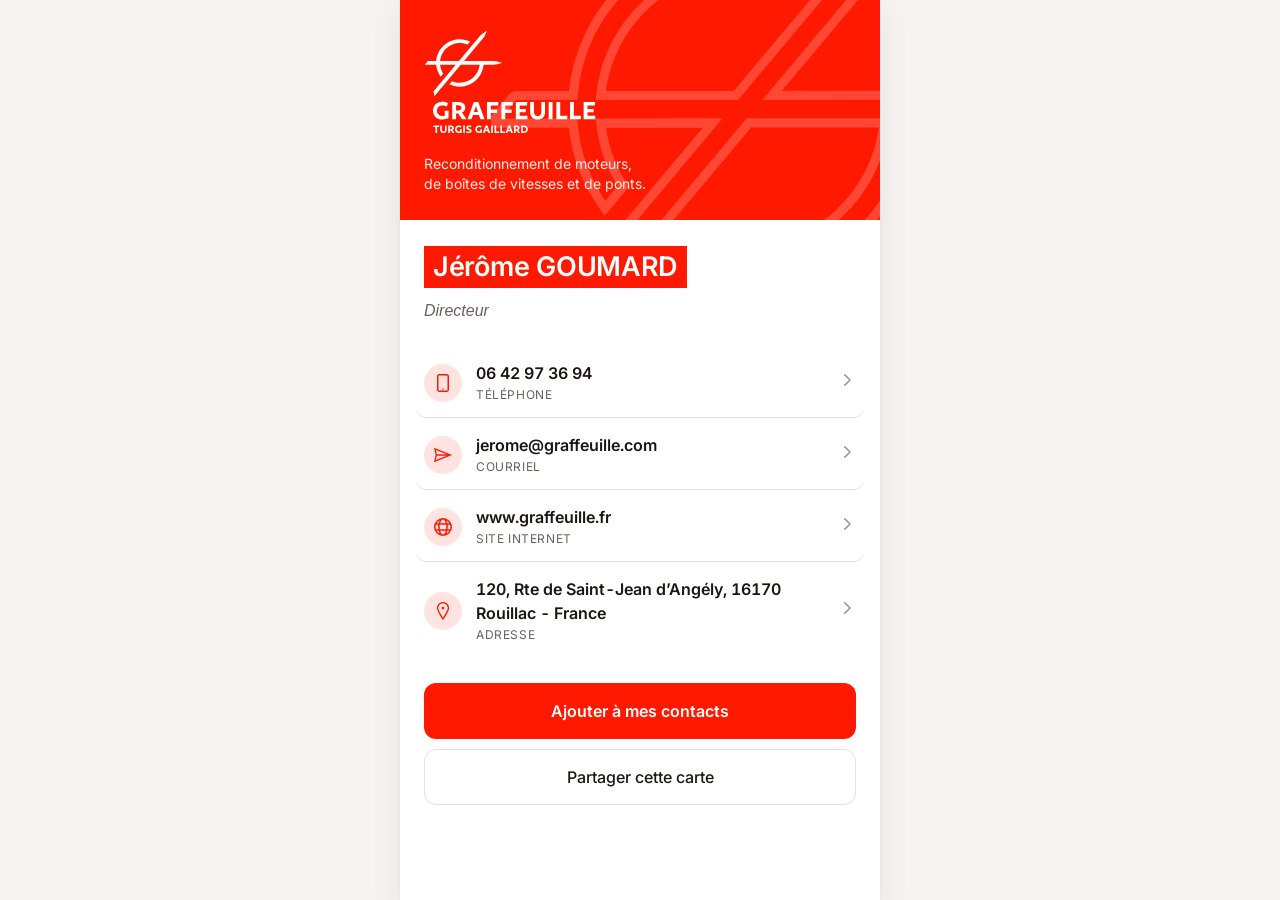
==== commit 55bac9aa: "Rouge de charte, fontes Author, et verso recalé sur le fichier d'impression Le rouge passe à #FF1900" ====
--- a/index.html
+++ b/index.html
@@ -5,7 +5,7 @@
 <meta name="viewport" content="width=device-width, initial-scale=1, viewport-fit=cover">
 <title>Carte de visite GRAFFEUILLE</title>
 <meta name="description" content="Coordonnées professionnelles GRAFFEUILLE / Turgis Gaillard.">
-<meta name="theme-color" content="#e63329">
+<meta name="theme-color" content="#ff1900">
 <meta name="robots" content="noindex">
 <link rel="icon" href="assets/img/favicon.svg" type="image/svg+xml">
 <link rel="stylesheet" href="assets/css/fonts.css">
--- a/assets/css/fonts.css
+++ b/assets/css/fonts.css
@@ -1,55 +1,54 @@
 /* fonts.css — fontes servies par le site plutôt que par un tiers.
- * Roboto Condensed, Inter et Archivo sont sous licence SIL Open Font 1.1.
+ * Author est sous ITF Free Font License, Inter et Archivo sous SIL OFL 1.1.
  *
  * Les héberger ici n'est pas qu'une question de confidentialité : la mise
  * en page du verso dépend de la mesure du texte rendu, et une fonte de
  * repli plus large ferait basculer un nom sur deux lignes.
  */
 
-/* Roboto Condensed — carte imprimée : ses largeurs reproduisent celles d'Author à 0,4 % près. */
+/* Author - Indian Type Foundry, ITF Free Font License.
+ * Fonte du fichier d'impression : c'est elle qui donne au verso ses largeurs
+ * exactes. Les fichiers sont servis tels que livrés, sans sous-ensemble ni
+ * conversion, ce que la licence interdit.
+ */
 @font-face {
-  font-family: 'Roboto Condensed';
+  font-family: 'Author';
+  font-style: normal;
+  font-weight: 400;
+  font-display: swap;
+  src: url(../fonts/author/Author-Regular.woff2) format('woff2');
+}
+
+@font-face {
+  font-family: 'Author';
+  font-style: normal;
+  font-weight: 500;
+  font-display: swap;
+  src: url(../fonts/author/Author-Medium.woff2) format('woff2');
+}
+
+@font-face {
+  font-family: 'Author';
   font-style: italic;
   font-weight: 500;
   font-display: swap;
-  src: url(../fonts/roboto-condensed-500i.woff2) format('woff2');
-  unicode-range: U+0000-00FF, U+0131, U+0152-0153, U+02BB-02BC, U+02C6, U+02DA, U+02DC, U+0304, U+0308, U+0329, U+2000-206F, U+20AC, U+2122, U+2191, U+2193, U+2212, U+2215, U+FEFF, U+FFFD;
+  src: url(../fonts/author/Author-MediumItalic.woff2) format('woff2');
 }
 
 @font-face {
-  font-family: 'Roboto Condensed';
+  font-family: 'Author';
   font-style: normal;
-  font-weight: 400;
+  font-weight: 600;
   font-display: swap;
-  src: url(../fonts/roboto-condensed-400.woff2) format('woff2');
-  unicode-range: U+0000-00FF, U+0131, U+0152-0153, U+02BB-02BC, U+02C6, U+02DA, U+02DC, U+0304, U+0308, U+0329, U+2000-206F, U+20AC, U+2122, U+2191, U+2193, U+2212, U+2215, U+FEFF, U+FFFD;
+  src: url(../fonts/author/Author-Semibold.woff2) format('woff2');
 }
 
 @font-face {
-  font-family: 'Roboto Condensed';
-  font-style: normal;
-  font-weight: 500;
-  font-display: swap;
-  src: url(../fonts/roboto-condensed-500.woff2) format('woff2');
-  unicode-range: U+0000-00FF, U+0131, U+0152-0153, U+02BB-02BC, U+02C6, U+02DA, U+02DC, U+0304, U+0308, U+0329, U+2000-206F, U+20AC, U+2122, U+2191, U+2193, U+2212, U+2215, U+FEFF, U+FFFD;
-}
-
-@font-face {
-  font-family: 'Roboto Condensed';
-  font-style: normal;
-  font-weight: 600;
-  font-display: swap;
-  src: url(../fonts/roboto-condensed-600.woff2) format('woff2');
-  unicode-range: U+0000-00FF, U+0131, U+0152-0153, U+02BB-02BC, U+02C6, U+02DA, U+02DC, U+0304, U+0308, U+0329, U+2000-206F, U+20AC, U+2122, U+2191, U+2193, U+2212, U+2215, U+FEFF, U+FFFD;
-}
-
-@font-face {
-  font-family: 'Roboto Condensed';
+  font-family: 'Author';
   font-style: normal;
   font-weight: 700;
   font-display: swap;
-  src: url(../fonts/roboto-condensed-700.woff2) format('woff2');
-  unicode-range: U+0000-00FF, U+0131, U+0152-0153, U+02BB-02BC, U+02C6, U+02DA, U+02DC, U+0304, U+0308, U+0329, U+2000-206F, U+20AC, U+2122, U+2191, U+2193, U+2212, U+2215, U+FEFF, U+FFFD;
+  src: url(../fonts/author/Author-Bold.woff2) format('woff2');
 }
 
 /* Inter — interface et page publique. */
--- a/assets/css/carte.css
+++ b/assets/css/carte.css
@@ -3,7 +3,7 @@
 
 :root {
   color-scheme: light;
-  --accent: #e63329;
+  --accent: #ff1900;
   --accent-deep: #b81f17;
   --on-accent: #ffffff;
 
@@ -218,7 +218,7 @@
   display: flex;
   flex-direction: column;
   gap: 10px;
-  padding: 26px 24px 8px;
+  padding: 26px 24px 34px;
 }
 
 .cta, .secondary {
@@ -251,26 +251,6 @@
 .secondary:hover { background: var(--surface-2); }
 
 :focus-visible { outline: 2px solid var(--accent); outline-offset: 3px; }
-
-/* ------------------------------------------------------------------- pied */
-
-.foot {
-  margin-top: auto;
-  padding: 28px 24px 34px;
-  border-top: 1px solid var(--hairline);
-  font-size: 13px;
-  line-height: 1.6;
-  color: var(--ink-muted);
-}
-
-.foot .org {
-  font-family: 'Archivo', 'Inter', Helvetica, Arial, sans-serif;
-  font-weight: 700;
-  letter-spacing: .04em;
-  color: var(--ink);
-}
-
-.foot a { color: var(--ink-muted); }
 
 .toast {
   position: fixed;
